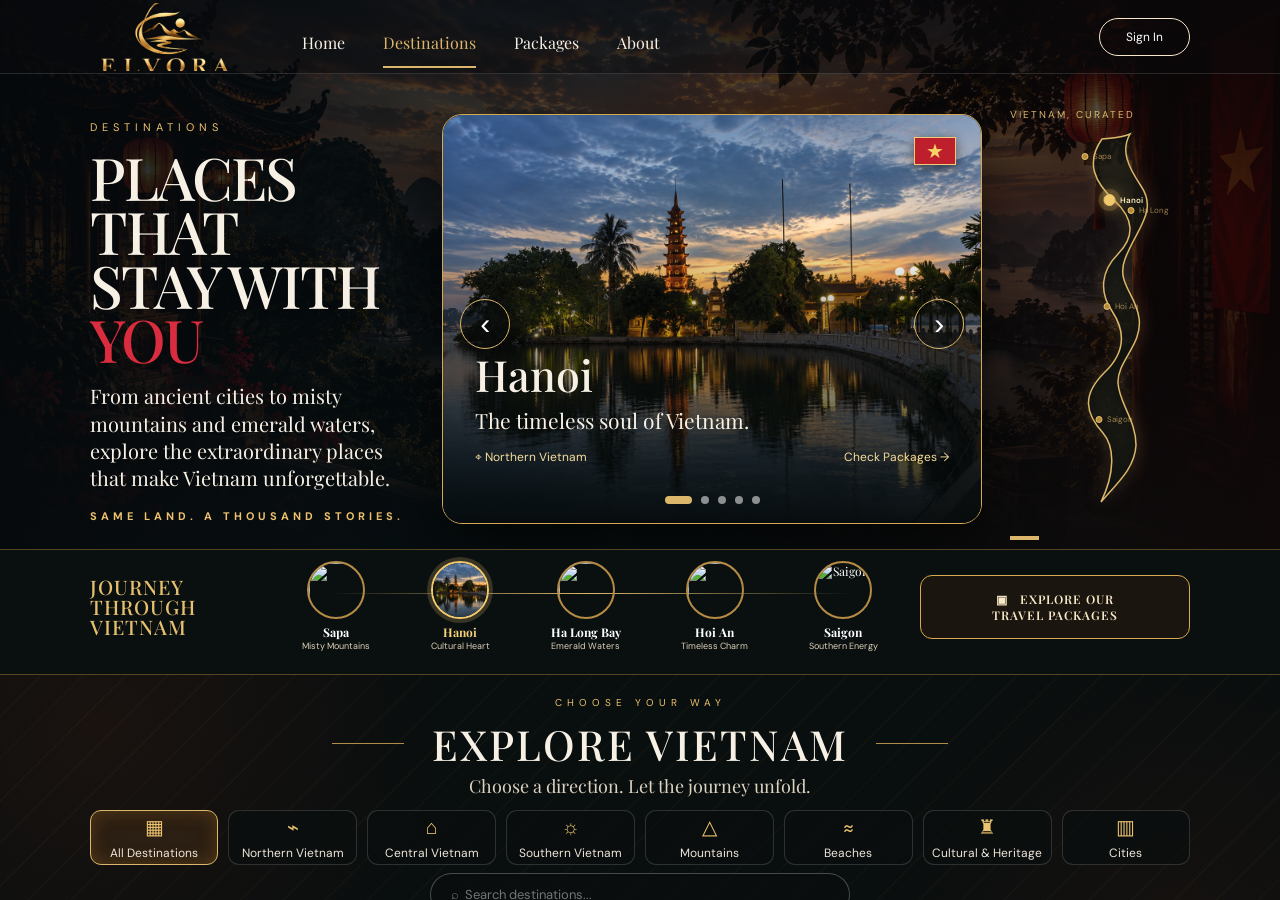
==== destinations.html @ fb52d749 "Add files via upload" ====
<!doctype html>
<html lang="en">
<head>
  <meta charset="utf-8" />
  <meta name="viewport" content="width=device-width, initial-scale=1" />
  <title>ELVORA — Destinations</title>
  <link rel="preconnect" href="https://fonts.googleapis.com" />
  <link rel="preconnect" href="https://fonts.gstatic.com" crossorigin />
  <link href="https://fonts.googleapis.com/css2?family=DM+Sans:wght@400;500;600&family=Playfair+Display:wght@400;500;600&display=swap" rel="stylesheet" />
  <style>
    :root{--gold:#dcb66a;--red:#b4182b;--ink:#090d0d;--serif:'Playfair Display',Georgia,serif;--sans:'DM Sans',sans-serif}*{box-sizing:border-box}body{margin:0;background:var(--ink);color:#f7f0e5;font-family:var(--sans)}.page{min-height:100vh;background:#080d0d}.hero{position:relative;isolation:isolate;min-height:670px;overflow:hidden;padding-bottom:42px}.hero:before{position:absolute;z-index:-2;inset:0;content:'';background:url('destinations-hero.png') center/cover;filter:saturate(.78) contrast(1.08) brightness(.76)}.hero:after{position:absolute;z-index:-1;inset:0;content:'';background:linear-gradient(90deg,#060a0de0 0%,#07111591 47%,#120808b5 100%),linear-gradient(0deg,#080d0df8 0%,transparent 44%)}nav{height:68px;display:flex;align-items:center;padding:0 7%;border-bottom:1px solid #ffffff21;background:#090b0c72}.brand{color:#f7f0e5;font:500 24px var(--serif);letter-spacing:2px;text-decoration:none}.brand small{display:block;margin-top:4px;font:6px var(--sans);letter-spacing:1.4px}.brand i{margin-left:7px;color:var(--red);font-style:normal}.links{display:flex;gap:34px;margin-left:78px}.links a{padding:25px 0 12px;border-bottom:2px solid transparent;color:#f7f0e5;text-decoration:none;font:14px var(--serif)}.links a.active{border-color:var(--gold);color:var(--gold)}.signin{margin-left:auto;padding:9px 23px;border:1px solid #f6e7cb;border-radius:22px;color:#fff;text-decoration:none;font:11px var(--sans)}.hero-layout{display:grid;grid-template-columns:minmax(280px,1fr) minmax(410px,540px) minmax(140px,.55fr);gap:clamp(28px,4vw,75px);align-items:center;max-width:1480px;margin:0 auto;padding:72px 7% 0}.hero-copy{min-width:0}.eyebrow{color:#ebc16f;font-size:10px;letter-spacing:5px}.hero-copy h1{margin:13px 0 15px;font:500 clamp(43px,5vw,68px)/.92 var(--serif);letter-spacing:-2px}.hero-copy h1 em{color:#d92c3e;font-style:normal}.hero-copy p{max-width:500px;margin:0;font:17px/1.45 var(--serif)}.hero-copy strong{display:block;margin-top:27px;color:#efc36e;font-size:10px;letter-spacing:4px}.quote{padding-bottom:20px;font:italic clamp(18px,1.6vw,23px)/1.2 var(--serif)}.quote:after{display:block;width:29px;height:4px;margin-top:20px;content:'';background:var(--gold)}.destination-card{position:relative;min-height:465px;overflow:hidden;border:1px solid #d5a854;border-radius:20px;background:#202523;box-shadow:0 25px 70px #000a}.place-slide{position:absolute;inset:0;opacity:0;background:center/cover;transition:opacity 1s ease}.place-slide.active{opacity:1}.place-slide:after{position:absolute;inset:0;content:'';background:linear-gradient(transparent 30%,#050a0bed)}.heart{position:absolute;z-index:2;top:22px;right:25px;font-size:32px}.arrow{position:absolute;z-index:3;top:45%;width:50px;height:50px;border:1px solid var(--gold);border-radius:50%;color:#fff;background:#080c0c7d;font-size:30px;cursor:pointer}.arrow:hover{color:#111;background:var(--gold)}.previous{left:17px}.next{right:17px}.card-copy{position:absolute;z-index:2;right:31px;bottom:64px;left:31px}.card-copy h2{margin:0;font:500 clamp(35px,3vw,51px) var(--serif)}.card-copy p{margin:3px 0 18px;font:18px var(--serif)}.card-meta{display:flex;justify-content:space-between;gap:12px;color:#f5dd9d;font-size:11px}.card-dots{position:absolute;z-index:3;right:0;bottom:22px;left:0;display:flex;justify-content:center;gap:9px}.card-dots button{width:8px;height:8px;padding:0;border:0;border-radius:50%;background:#fff8;cursor:pointer}.card-dots button.active{width:27px;border-radius:8px;background:var(--gold)}.explore{position:relative;padding:45px 7% 35px;overflow:hidden;text-align:center;background:radial-gradient(circle at 8% 15%,#4b201540,transparent 28%),radial-gradient(circle at 92% 75%,#4b201530,transparent 26%),#090e0e}.explore:before{position:absolute;inset:0;content:'';pointer-events:none;background:repeating-linear-gradient(135deg,transparent 0 28px,#c5902c0a 29px 30px)}.explore>*{position:relative}.explore h2{display:flex;align-items:center;justify-content:center;gap:28px;margin:9px 0 5px;font:500 clamp(34px,3.6vw,51px) var(--serif);letter-spacing:2px}.explore h2:before,.explore h2:after{width:72px;height:1px;content:'';background:#b28d47}.explore p{margin:0;color:#ddd3c1;font:16px var(--serif)}.filters{display:grid;grid-template-columns:repeat(8,1fr);gap:12px;max-width:1500px;margin:29px auto 23px}.filters button{min-height:81px;border:1px solid #ffffff25;border-radius:11px;color:#eee6da;background:#0a0e0eaa;font:11px var(--sans);cursor:pointer;transition:.25s}.filters button span{display:block;margin-bottom:9px;color:#ebc36f;font-size:22px}.filters button:hover,.filters button.active{border-color:var(--gold);background:#362514b0;box-shadow:inset 0 0 18px #c7872842}.search{width:min(420px,90%);padding:15px 20px;border:1px solid #ffffff40;border-radius:27px;color:#eee;background:#0a0e0ede;font:12px var(--sans);outline:none}.search:focus{border-color:var(--gold)}@media(max-width:1120px){.hero-layout{grid-template-columns:minmax(250px,.8fr) minmax(390px,1.1fr);gap:35px}.quote{display:none}.links{margin-left:45px;gap:24px}.filters{grid-template-columns:repeat(4,1fr)}}@media(max-width:760px){nav{padding:0 6%}.links{gap:15px;margin-left:auto}.links a{font-size:12px}.signin{margin-left:14px}.hero-layout{grid-template-columns:1fr;padding:54px 8% 0}.hero-copy{max-width:600px}.destination-card{min-height:430px;max-width:540px;width:100%;margin:auto}.hero{padding-bottom:40px}.filters{grid-template-columns:repeat(2,1fr)}}@media(max-width:520px){.brand{font-size:20px}.links{display:none}.signin{margin-left:auto}.hero-copy h1{font-size:45px}.hero-copy p{font-size:15px}.hero-layout{padding-top:44px}.destination-card{min-height:390px}.card-copy{right:22px;bottom:57px;left:22px}.card-copy p{font-size:16px}.arrow{width:43px;height:43px}.explore{padding:40px 5%}.explore h2{gap:12px;font-size:33px}.explore h2:before,.explore h2:after{width:25px}}
  </style>
  <style>
    /* Destination-page-only type and viewport refinement. */
    @media (min-width: 1130px) {
      html, body { height: 100%; overflow: hidden; }
      .page { height: 100vh; min-height: 0; display: grid; grid-template-rows: 61vh 39vh; overflow: hidden; }
      .hero { min-height: 0; height: 61vh; padding-bottom: 0; }
      .explore { min-height: 0; height: 39vh; padding: 16px 7% 14px; }
      .brand { font-size: 25px; }.brand small { font-size: 7px; }.links { gap: 36px; }.links a { padding-top: 24px; font-size: 16px; }.signin { padding: 10px 25px; font-size: 12px; }
      .hero-layout { grid-template-columns: minmax(305px, 1fr) minmax(440px, 540px) minmax(155px, .55fr); gap: clamp(30px, 3vw, 56px); padding: 24px 7% 0; }
      .eyebrow { font-size: 11px; }.hero-copy h1 { margin: 14px 0 16px; font-size: clamp(51px, 4.6vw, 66px); }.hero-copy p { font-size: 20px; line-height: 1.36; }.hero-copy strong { margin-top: 18px; font-size: 11px; }.quote { padding-bottom: 0; font-size: clamp(20px, 1.7vw, 25px); }
      .destination-card { min-height: 0; height: clamp(345px, 45vh, 390px); }.card-copy { right: 32px; bottom: 58px; left: 32px; }.card-copy h2 { font-size: clamp(43px, 3.35vw, 54px); }.card-copy p { margin-bottom: 15px; font-size: 21px; }.card-meta { font-size: 12px; }.card-dots { bottom: 19px; }
      .explore .eyebrow { font-size: 10px; }.explore h2 { margin: 5px 0 3px; font-size: clamp(37px, 3.25vw, 48px); }.explore p { font-size: 18px; }.filters { margin: 14px auto 11px; gap: 10px; }.filters button { min-height: 64px; font-size: 12px; }.filters button span { margin-bottom: 5px; font-size: 20px; }.search { padding: 12px 20px; font-size: 13px; }
    }
    @media (max-width: 1129px) { .hero-copy p { font-size: 19px; }.card-copy p { font-size: 19px; }.card-meta { font-size: 12px; }.filters button { font-size: 12px; }.search { font-size: 13px; } }
  </style><style>.elvora-brand{width:130px!important;height:60px!important;flex:0 0 130px!important;background:url('elvora-logo.png') center 52%/260px auto no-repeat!important}.elvora-brand:after{display:none!important}.elvora-brand>*{display:none!important}</style><style>.elvora-brand,.logo{width:150px!important;height:68px!important;flex:0 0 150px!important;background:url('elvora-logo.png') center 52%/150px auto no-repeat!important}.elvora-brand:after{display:none!important}.elvora-brand>*{display:none!important}@media(min-width:761px){nav{height:74px!important;padding:0 7%!important}.links{margin-left:62px!important;gap:38px!important}.links a{font-size:16px!important;padding:27px 0 13px!important}.signin,.sign{padding:10px 26px!important;font-size:12px!important}}</style></head>
<body>
  <main class="page">
    <header class="hero">
      <nav>
        <a class="brand elvora-brand" href="index.html" aria-label="ELVORA home"></a>
        <div class="links"><a href="index.html">Home</a><a class="active" href="destinations.html">Destinations</a><a href="packages.html">Packages</a><a href="#">About</a></div>
        <a class="signin" href="index.html">Sign In</a>
      </nav>
      <div class="hero-layout">
        <section class="hero-copy"><span class="eyebrow">DESTINATIONS</span><h1>PLACES THAT<br>STAY WITH <em>YOU</em></h1><p>From ancient cities to misty mountains and emerald waters, explore the extraordinary places that make Vietnam unforgettable.</p><strong>SAME LAND. A THOUSAND STORIES.</strong></section>
        <section class="destination-card" aria-label="Featured destinations slideshow">
          <div class="place-slide active" data-name="Hanoi" data-copy="The timeless soul of Vietnam." data-region="Northern Vietnam" style="background-image:url('hanoi-pagoda.png')"></div>
          <div class="place-slide" data-name="Ha Long Bay" data-copy="Where limestone giants rise from the sea." data-region="Northern Vietnam" style="background-image:url('https://images.unsplash.com/photo-1528127269322-539801943592?auto=format&fit=crop&w=1200&q=85')"></div>
          <div class="place-slide" data-name="Hoi An" data-copy="Lantern-lit streets and living history." data-region="Central Vietnam" style="background-image:url('https://images.unsplash.com/photo-1528181304800-259b08848526?auto=format&fit=crop&w=1200&q=85')"></div>
          <div class="place-slide" data-name="Sapa" data-copy="Into the mountains, closer to nature." data-region="Northern Vietnam" style="background-image:url('https://encrypted-tbn0.gstatic.com/images?q=tbn:ANd9GcQ4EZCLL6YrhErtLEyTOfcN2wxXTnD1uBd_13XXFpBp3-OpS7i2DsVLePuE&s=10')"></div>
          <span class="vietnam-flag" aria-label="Vietnam flag" title="Vietnam">★</span><button class="arrow previous" aria-label="Previous destination">‹</button><button class="arrow next" aria-label="Next destination">›</button>
          <div class="card-copy"><h2 id="placeName">Hanoi</h2><p id="placeCopy">The timeless soul of Vietnam.</p><div class="card-meta"><span id="placeRegion">⌖ Northern Vietnam</span><a href="packages.html" style="color:inherit;text-decoration:none">Book Now →</a></div></div>
          <div class="card-dots" aria-label="Choose slide"><button class="active"></button><button></button><button></button><button></button></div>
        </section>
        <aside class="quote">“More than a destination, a feeling.”</aside>
      </div>
    </header>
    <section class="explore"><span class="eyebrow">CHOOSE YOUR WAY</span><h2>EXPLORE VIETNAM</h2><p>Choose a direction. Let the journey unfold.</p><div class="filters"><button class="active"><span>▦</span>All Destinations</button><button><span>⌁</span>Northern Vietnam</button><button><span>⌂</span>Central Vietnam</button><button><span>☼</span>Southern Vietnam</button><button><span>△</span>Mountains</button><button><span>≈</span>Beaches</button><button><span>♜</span>Cultural & Heritage</button><button><span>▥</span>Cities</button></div><input class="search" placeholder="⌕  Search destinations..." /></section>
  </main>
  <script>
    const slides=[...document.querySelectorAll('.place-slide')],dots=[...document.querySelectorAll('.card-dots button')];let current=0,timer;
    function show(index){current=(index+slides.length)%slides.length;const slide=slides[current];slides.forEach((item,i)=>item.classList.toggle('active',i===current));dots.forEach((item,i)=>item.classList.toggle('active',i===current));document.querySelector('#placeName').textContent=slide.dataset.name;document.querySelector('#placeCopy').textContent=slide.dataset.copy;document.querySelector('#placeRegion').textContent='⌖ '+slide.dataset.region;}
    function start(){clearInterval(timer);timer=setInterval(()=>show(current+1),5500)}
    document.querySelector('.next').onclick=()=>{show(current+1);start()};document.querySelector('.previous').onclick=()=>{show(current-1);start()};dots.forEach((dot,index)=>dot.onclick=()=>{show(index);start()});start();
  </script>
<style>
/* Reference-aligned destination-page enhancement */
.destination-card{min-height:410px}.number{display:block}.card-meta a{color:inherit;text-decoration:none}.journey{position:relative;padding:14px 7%;border-top:1px solid #c3933c68;border-bottom:1px solid #c3933c68;background:#0a1010}.journey-inner{display:grid;grid-template-columns:170px 1fr 270px;gap:20px;align-items:center;max-width:1540px;margin:auto}.journey h2{margin:0;color:#e7c06e;font:500 20px/1 var(--serif);letter-spacing:1px}.nodes{position:relative;display:flex;justify-content:space-around;gap:15px}.nodes:before{position:absolute;top:33px;right:8%;left:8%;height:1px;content:'';background:linear-gradient(90deg,transparent,var(--gold),transparent)}.node{position:relative;z-index:1;border:0;color:#fff;background:none;font:12px var(--serif);cursor:pointer}.node img{display:block;width:58px;height:58px;margin:0 auto 5px;border:2px solid #b58b45;border-radius:50%;object-fit:cover}.node small{display:block;color:#ddcfb8;font:9px var(--sans)}.packages-cta{padding:15px 18px;border:1px solid #d7a950;border-radius:12px;color:#f7e8c6;background:#291b0f8a;text-align:center;text-decoration:none;font:600 12px var(--serif);letter-spacing:1px}@media(min-width:1100px){.page{height:100vh;overflow:hidden;display:grid;grid-template-rows:61% 14% 25%}.hero{min-height:0}.explore{padding-top:15px;padding-bottom:12px}.journey{padding-top:10px;padding-bottom:10px}.filters{margin:12px auto 8px}.filters button{min-height:55px}}@media(max-width:760px){.journey-inner{grid-template-columns:1fr}.journey h2{text-align:center}.nodes{overflow:auto;justify-content:flex-start}.nodes:before{display:none}.node{min-width:77px}}
</style>
<section class="journey" id="journey"><div class="journey-inner"><h2>JOURNEY<br>THROUGH<br>VIETNAM</h2><div class="nodes"><button class="node" data-slide="3"><img src="https://images.unsplash.com/photo-1519692933481-e162a57d6721?auto=format&fit=crop&w=200&q=80"><b>Sapa</b><small>Misty Mountains</small></button><button class="node" data-slide="0"><img src="hanoi-pagoda.png"><b>Hanoi</b><small>Cultural Heart</small></button><button class="node" data-slide="1"><img src="https://images.unsplash.com/photo-1528127269322-539801943592?auto=format&fit=crop&w=200&q=80"><b>Ha Long Bay</b><small>Emerald Waters</small></button><button class="node" data-slide="2"><img src="https://images.unsplash.com/photo-1528181304800-259b08848526?auto=format&fit=crop&w=200&q=80"><b>Hoi An</b><small>Timeless Charm</small></button></div><a class="packages-cta" href="packages.html">▣ &nbsp; EXPLORE OUR<br>TRAVEL PACKAGES</a></div></section>
<script>
document.querySelector('.explore').before(document.querySelector('.journey'));
document.querySelectorAll('.node').forEach(node=>node.onclick=()=>{show(Number(node.dataset.slide));start();window.scrollTo({top:0,behavior:'smooth'})});
const cardAction=document.querySelector('.card-meta span:last-child');if(cardAction){cardAction.outerHTML='<a href="packages.html">Check Packages →</a>'}
</script>
<script>
  document.title = 'ELVORA — Destinations';
  document.querySelectorAll('.links a').forEach((link) => {
    if (link.textContent.trim() === 'About') link.href = 'about.html';
  });
  const saigonSlide = document.createElement('div');
  saigonSlide.className = 'place-slide';
  saigonSlide.dataset.name = 'Saigon';
  saigonSlide.dataset.copy = 'A vibrant city of energy, stories and timeless charm.';
  saigonSlide.dataset.region = 'Southern Vietnam';
  saigonSlide.style.backgroundImage = "url('https://images.unsplash.com/photo-1555921015-5532091f6026?auto=format&fit=crop&w=1200&q=85')";
  document.querySelector('.destination-card').append(saigonSlide);
  slides.push(saigonSlide);
  const saigonDot = document.createElement('button');
  saigonDot.setAttribute('aria-label', 'Show Saigon');
  document.querySelector('.card-dots').append(saigonDot);
  dots.push(saigonDot);
  saigonDot.onclick = () => { show(4); start(); };
  const originalShow = show;
  show = function (index) {
    originalShow(index);
    document.querySelectorAll('.map-markers button, .node').forEach((item) => item.classList.toggle('active', Number(item.dataset.slide) === current));
  };
  document.querySelector('.nodes').insertAdjacentHTML('beforeend', '<button class="node" data-slide="4"><img src="https://images.unsplash.com/photo-1555921015-5532091f6026?auto=format&fit=crop&w=200&q=80" alt="Saigon"><b>Saigon</b><small>Southern Energy</small></button>');
  document.querySelectorAll('.node').forEach((node) => node.onclick = () => { show(Number(node.dataset.slide)); start(); });
  const cardLink = document.querySelector('.card-meta a');
  if (!document.querySelector('#placeRegion')) cardLink.insertAdjacentHTML('beforebegin', '<span id="placeRegion">⌖ Northern Vietnam</span>');
  cardLink.textContent = 'Check Packages →';
  cardLink.href = 'packages.html';
  const map = document.querySelector('.quote');
  map.className = 'quote vietnam-map';
  map.innerHTML = '<span class="map-label">VIETNAM, CURATED</span><svg viewBox="0 0 180 390" role="img" aria-label="Interactive map of Vietnam"><path class="country-outline" d="M92 13C75 37 85 57 105 75C124 93 125 111 108 128C91 145 89 166 102 185C118 209 112 230 94 247C72 269 75 287 93 307C105 321 105 347 91 376C105 359 125 343 126 319C126 294 109 277 108 257C107 235 133 218 129 192C126 168 106 157 115 133C127 102 148 85 131 60C117 39 111 24 120 8C111 12 102 12 92 13Z"/><g class="map-markers"><button data-slide="3" aria-label="Show Sapa" style="--x:86px;--y:58px"><i></i><span>Sapa</span></button><button data-slide="0" aria-label="Show Hanoi" style="--x:113px;--y:102px"><i></i><span>Hanoi</span></button><button data-slide="1" aria-label="Show Ha Long Bay" style="--x:138px;--y:112px"><i></i><span>Ha Long</span></button><button data-slide="2" aria-label="Show Hoi An" style="--x:111px;--y:208px"><i></i><span>Hoi An</span></button><button data-slide="4" aria-label="Show Saigon" style="--x:104px;--y:321px"><i></i><span>Saigon</span></button></g></svg>';
  map.innerHTML = '<span class="map-label">VIETNAM, CURATED</span><svg viewBox="0 0 180 390" role="img" aria-label="Interactive map of Vietnam"><path class="country-outline" d="M92 13C75 37 85 57 105 75C124 93 125 111 108 128C91 145 89 166 102 185C118 209 112 230 94 247C72 269 75 287 93 307C105 321 105 347 91 376C105 359 125 343 126 319C126 294 109 277 108 257C107 235 133 218 129 192C126 168 106 157 115 133C127 102 148 85 131 60C117 39 111 24 120 8C111 12 102 12 92 13Z"/></svg><div class="map-markers"><button data-slide="3" aria-label="Show Sapa" style="--x:86px;--y:58px"><i></i><span>Sapa</span></button><button data-slide="0" aria-label="Show Hanoi" style="--x:113px;--y:102px"><i></i><span>Hanoi</span></button><button data-slide="1" aria-label="Show Ha Long Bay" style="--x:138px;--y:112px"><i></i><span>Ha Long</span></button><button data-slide="2" aria-label="Show Hoi An" style="--x:111px;--y:208px"><i></i><span>Hoi An</span></button><button data-slide="4" aria-label="Show Saigon" style="--x:104px;--y:321px"><i></i><span>Saigon</span></button></div>';
  map.style.position = 'relative';
  document.querySelectorAll('.map-markers button').forEach((marker) => marker.onclick = () => { show(Number(marker.dataset.slide)); start(); });
  show(0);
</script>
<style>
  .vietnam-map{display:block;min-height:390px;padding:10px 0 0;color:var(--gold);font-style:normal}.map-label{display:block;margin-bottom:5px;font:10px var(--sans);letter-spacing:2px}.vietnam-map svg{display:block;width:180px;height:390px;filter:drop-shadow(0 0 9px #dcb66a44)}.country-outline{fill:#0b1110aa;stroke:#dcb66a;stroke-width:1.5}.map-markers button{position:absolute;left:var(--x);top:var(--y);display:flex;align-items:center;gap:4px;padding:0;border:0;color:#dcb66aaa;background:none;font:8px var(--sans);cursor:pointer;transform:translate(-50%,-50%)}.map-markers i{width:7px;height:7px;border:1px solid #e6c16e;border-radius:50%;background:#b88b39}.map-markers button.active{z-index:2;color:#fff0be;font-weight:600}.map-markers button.active i{width:12px;height:12px;background:#f2c96d;box-shadow:0 0 0 5px #e0b45c34,0 0 17px #e5ba5b;animation:marker-pulse 1.4s infinite}.node.active img{border-color:#f2c96d;box-shadow:0 0 0 4px #dcb66a38}.node.active b{color:#f4d27a}@keyframes marker-pulse{50%{box-shadow:0 0 0 9px #e0b45c0c,0 0 22px #e5ba5b}}@media(max-width:1120px){.vietnam-map{display:none}}@media(min-width:1130px){.hero-layout{grid-template-columns:minmax(305px,1fr) minmax(440px,540px) 180px!important;gap:clamp(22px,2.2vw,40px)!important}}
  .vietnam-flag{position:absolute;z-index:3;top:22px;right:25px;display:grid;place-items:center;width:42px;height:28px;border:1px solid #f1cc75;color:#f6d366;background:#bd1f2d;font:20px/1 Arial,sans-serif;box-shadow:0 3px 12px #0008}
</style>
</body></html>
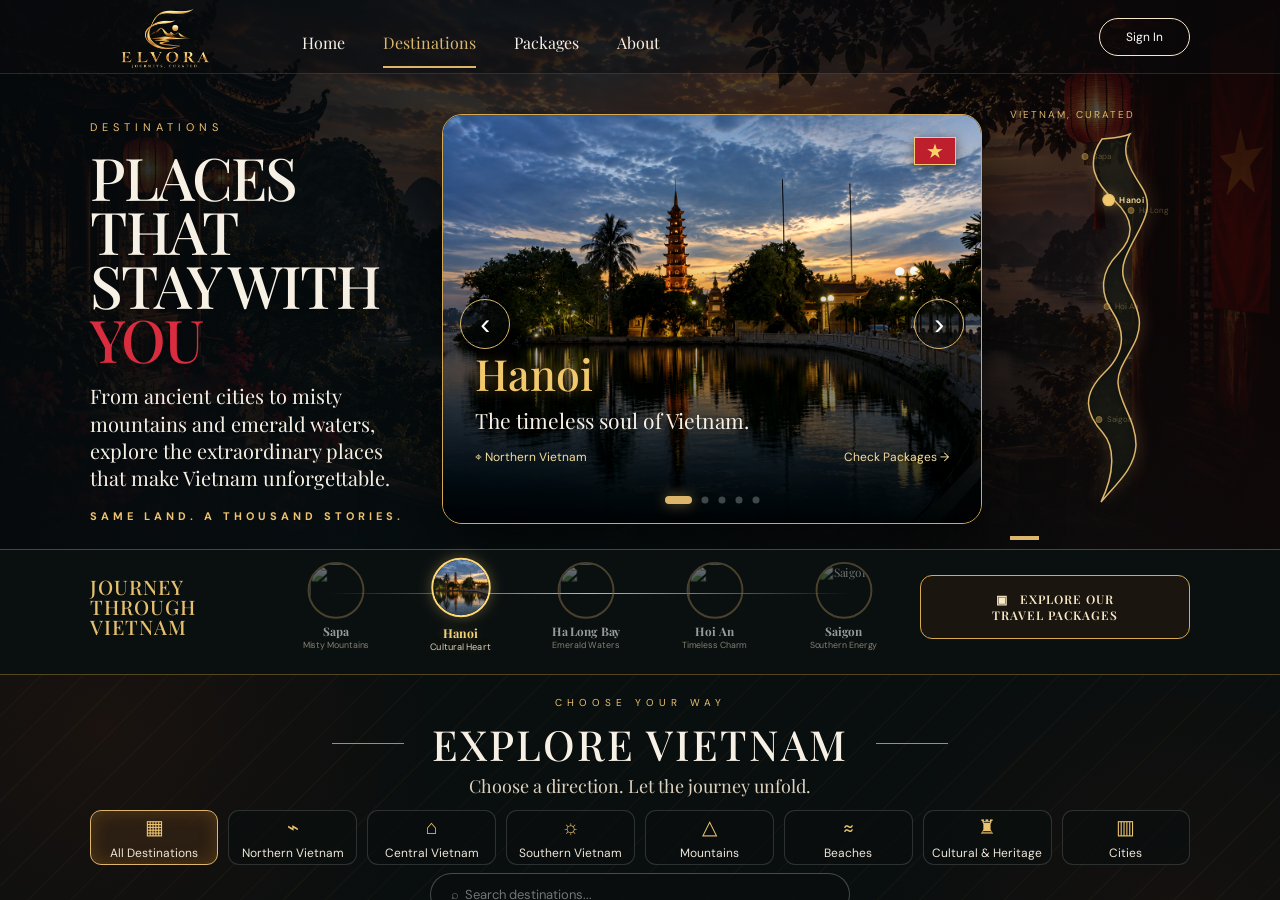
==== commit c824560a: "Update destinations.html" ====
--- a/destinations.html
+++ b/destinations.html
@@ -105,5 +105,11 @@
 <style>
   .vietnam-map{display:block;min-height:390px;padding:10px 0 0;color:var(--gold);font-style:normal}.map-label{display:block;margin-bottom:5px;font:10px var(--sans);letter-spacing:2px}.vietnam-map svg{display:block;width:180px;height:390px;filter:drop-shadow(0 0 9px #dcb66a44)}.country-outline{fill:#0b1110aa;stroke:#dcb66a;stroke-width:1.5}.map-markers button{position:absolute;left:var(--x);top:var(--y);display:flex;align-items:center;gap:4px;padding:0;border:0;color:#dcb66aaa;background:none;font:8px var(--sans);cursor:pointer;transform:translate(-50%,-50%)}.map-markers i{width:7px;height:7px;border:1px solid #e6c16e;border-radius:50%;background:#b88b39}.map-markers button.active{z-index:2;color:#fff0be;font-weight:600}.map-markers button.active i{width:12px;height:12px;background:#f2c96d;box-shadow:0 0 0 5px #e0b45c34,0 0 17px #e5ba5b;animation:marker-pulse 1.4s infinite}.node.active img{border-color:#f2c96d;box-shadow:0 0 0 4px #dcb66a38}.node.active b{color:#f4d27a}@keyframes marker-pulse{50%{box-shadow:0 0 0 9px #e0b45c0c,0 0 22px #e5ba5b}}@media(max-width:1120px){.vietnam-map{display:none}}@media(min-width:1130px){.hero-layout{grid-template-columns:minmax(305px,1fr) minmax(440px,540px) 180px!important;gap:clamp(22px,2.2vw,40px)!important}}
   .vietnam-flag{position:absolute;z-index:3;top:22px;right:25px;display:grid;place-items:center;width:42px;height:28px;border:1px solid #f1cc75;color:#f6d366;background:#bd1f2d;font:20px/1 Arial,sans-serif;box-shadow:0 3px 12px #0008}
+  .place-slide{filter:brightness(.72) contrast(1.02) saturate(.82);transform:scale(1.018);transition:opacity .52s ease,filter .52s ease,transform .52s ease}.place-slide.active{filter:brightness(1.04) contrast(1.1) saturate(.98);transform:scale(1)}
+  #placeName{color:#e4d7b8;text-shadow:0 1px 10px #000;transition:color .5s ease,text-shadow .5s ease,transform .5s ease} .destination-card:has(.place-slide.active) #placeName{color:#f1c86c;text-shadow:0 0 14px #d9a4416b,0 2px 12px #000;transform:translateY(-1px)}
+  .card-dots button{opacity:.48;transform:scale(.88);box-shadow:none;transition:width .5s ease,opacity .5s ease,background .5s ease,box-shadow .5s ease,transform .5s ease}.card-dots button.active{opacity:1;transform:scale(1);box-shadow:0 0 13px #dfb65f80}
+  .node{opacity:.58;transform:scale(.98);transition:opacity .5s ease,transform .5s ease,color .5s ease,text-shadow .5s ease}.node img{filter:brightness(.72) saturate(.7);transition:border-color .5s ease,box-shadow .5s ease,filter .5s ease,transform .5s ease}.node b,.node small{transition:color .5s ease,text-shadow .5s ease}.node.active{opacity:1;transform:scale(1.025);color:#f4d27a;text-shadow:0 0 10px #dcb66a55}.node.active img{filter:brightness(1.08) saturate(1);border-color:#f2c96d;box-shadow:0 0 13px #dcb66a55;transform:translateY(-2px)}
+  .map-markers button{opacity:.52;transition:opacity .5s ease,color .5s ease,text-shadow .5s ease,transform .5s ease}.map-markers i{transition:width .5s ease,height .5s ease,background .5s ease,box-shadow .5s ease}.map-markers button.active{opacity:1;color:#f8dfa0;text-shadow:0 0 10px #dcb66a65;transform:translate(-50%,-50%) scale(1.06)}.map-markers button.active i{box-shadow:0 0 12px #e5ba5b88;animation:none}
+  .elvora-brand,.logo{background-position:center!important;background-repeat:no-repeat!important;background-size:contain!important}
 </style>
 </body></html>
